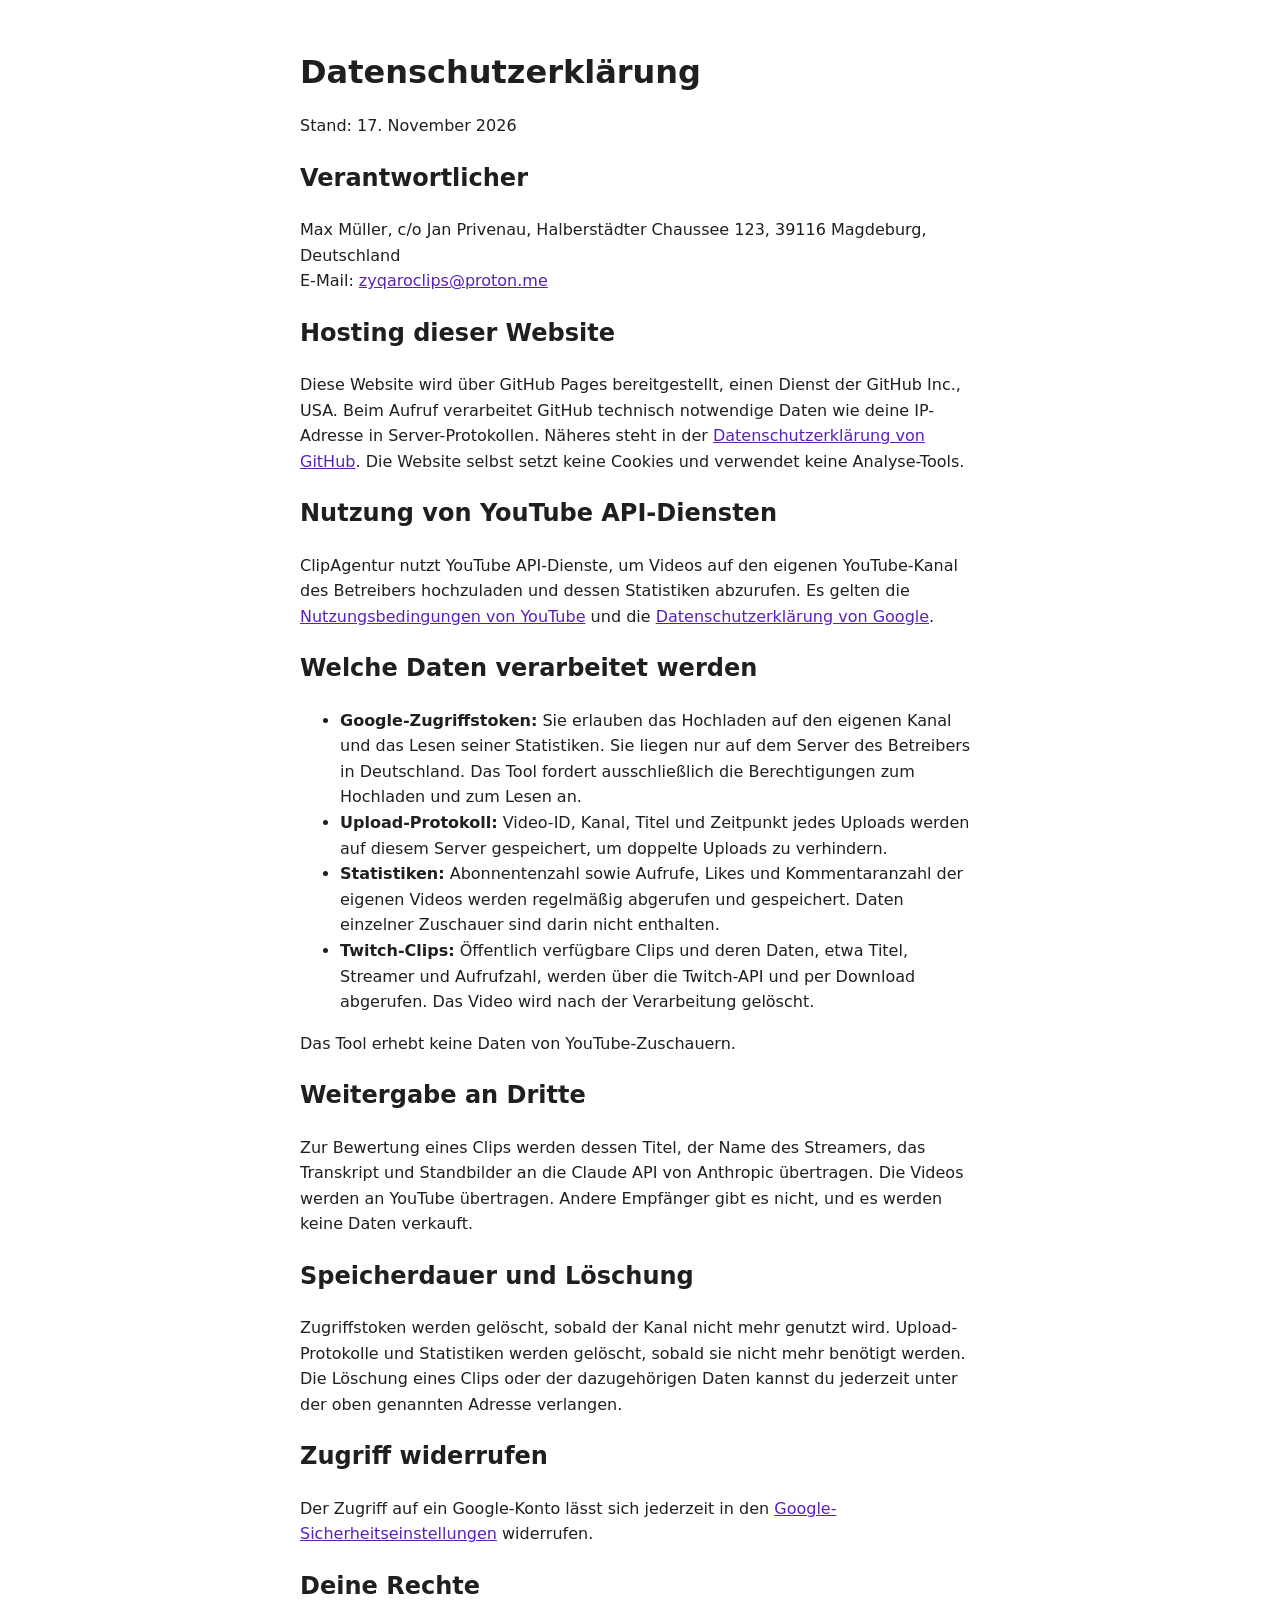
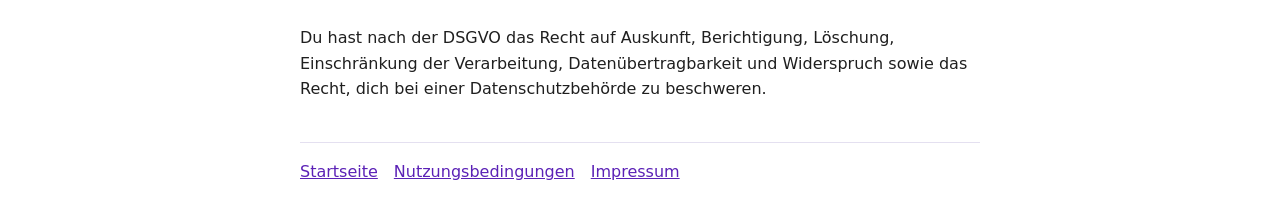
==== datenschutz.html @ c3359d27 "Website mit Impressum und Datenschutz" ====
<!doctype html>
<html lang="de">
<head>
<meta charset="utf-8">
<meta name="viewport" content="width=device-width, initial-scale=1">
<title>Datenschutzerklärung</title>
<link rel="stylesheet" href="stil.css">
</head>
<body>
<main>
<h1>Datenschutzerklärung</h1>
<p>Stand: 17. November 2026</p>

<h2>Verantwortlicher</h2>
<p>Max Müller, c/o Jan Privenau, Halberstädter Chaussee 123, 39116 Magdeburg, Deutschland<br>E-Mail: <a href="mailto:zyqaroclips@proton.me">zyqaroclips@proton.me</a></p>

<h2>Hosting dieser Website</h2>
<p>Diese Website wird über GitHub Pages bereitgestellt, einen Dienst der GitHub Inc., USA. Beim Aufruf verarbeitet GitHub technisch notwendige Daten wie deine IP-Adresse in Server-Protokollen. Näheres steht in der <a href="https://docs.github.com/de/site-policy/privacy-policies/github-general-privacy-statement">Datenschutzerklärung von GitHub</a>. Die Website selbst setzt keine Cookies und verwendet keine Analyse-Tools.</p>

<h2>Nutzung von YouTube API-Diensten</h2>
<p>ClipAgentur nutzt YouTube API-Dienste, um Videos auf den eigenen YouTube-Kanal des Betreibers hochzuladen und dessen Statistiken abzurufen. Es gelten die <a href="https://www.youtube.com/t/terms">Nutzungsbedingungen von YouTube</a> und die <a href="https://policies.google.com/privacy">Datenschutzerklärung von Google</a>.</p>

<h2>Welche Daten verarbeitet werden</h2>
<ul>
<li><strong>Google-Zugriffstoken:</strong> Sie erlauben das Hochladen auf den eigenen Kanal und das Lesen seiner Statistiken. Sie liegen nur auf dem Server des Betreibers in Deutschland. Das Tool fordert ausschließlich die Berechtigungen zum Hochladen und zum Lesen an.</li>
<li><strong>Upload-Protokoll:</strong> Video-ID, Kanal, Titel und Zeitpunkt jedes Uploads werden auf diesem Server gespeichert, um doppelte Uploads zu verhindern.</li>
<li><strong>Statistiken:</strong> Abonnentenzahl sowie Aufrufe, Likes und Kommentaranzahl der eigenen Videos werden regelmäßig abgerufen und gespeichert. Daten einzelner Zuschauer sind darin nicht enthalten.</li>
<li><strong>Twitch-Clips:</strong> Öffentlich verfügbare Clips und deren Daten, etwa Titel, Streamer und Aufrufzahl, werden über die Twitch-API und per Download abgerufen. Das Video wird nach der Verarbeitung gelöscht.</li>
</ul>
<p>Das Tool erhebt keine Daten von YouTube-Zuschauern.</p>

<h2>Weitergabe an Dritte</h2>
<p>Zur Bewertung eines Clips werden dessen Titel, der Name des Streamers, das Transkript und Standbilder an die Claude API von Anthropic übertragen. Die Videos werden an YouTube übertragen. Andere Empfänger gibt es nicht, und es werden keine Daten verkauft.</p>

<h2>Speicherdauer und Löschung</h2>
<p>Zugriffstoken werden gelöscht, sobald der Kanal nicht mehr genutzt wird. Upload-Protokolle und Statistiken werden gelöscht, sobald sie nicht mehr benötigt werden. Die Löschung eines Clips oder der dazugehörigen Daten kannst du jederzeit unter der oben genannten Adresse verlangen.</p>

<h2>Zugriff widerrufen</h2>
<p>Der Zugriff auf ein Google-Konto lässt sich jederzeit in den <a href="https://security.google.com/settings/security/permissions">Google-Sicherheitseinstellungen</a> widerrufen.</p>

<h2>Deine Rechte</h2>
<p>Du hast nach der DSGVO das Recht auf Auskunft, Berichtigung, Löschung, Einschränkung der Verarbeitung, Datenübertragbarkeit und Widerspruch sowie das Recht, dich bei einer Datenschutzbehörde zu beschweren.</p>
</main>
<footer><a href="index.html">Startseite</a><a href="nutzungsbedingungen.html">Nutzungsbedingungen</a><a href="impressum.html">Impressum</a></footer>
</body>
</html>
---- stil.css ----
:root {
  --text: #1f1f1f;
  --gedaempft: #5a5a66;
  --hintergrund: #ffffff;
  --flaeche: #f5f3ff;
  --akzent: #5b21b6;
  --linie: #e4e0f0;
}

@media (prefers-color-scheme: dark) {
  :root {
    --text: #ece9f5;
    --gedaempft: #a9a4ba;
    --hintergrund: #120a20;
    --flaeche: #1d1233;
    --akzent: #c4b5fd;
    --linie: #2e2347;
  }
}

body {
  margin: 0 auto;
  max-width: 680px;
  padding: 32px 16px;
  font-family: system-ui, sans-serif;
  line-height: 1.6;
  color: var(--text);
  background: var(--hintergrund);
}

h1 {
  line-height: 1.2;
}

a {
  color: var(--akzent);
}

.kopf {
  display: flex;
  align-items: center;
  gap: 16px;
  margin-bottom: 24px;
}

.kopf img {
  width: 72px;
  height: 72px;
  border-radius: 50%;
}

.kopf h1 {
  margin: 0;
}

.hinweis {
  padding: 12px 16px;
  border-radius: 8px;
  background: var(--flaeche);
  color: var(--gedaempft);
}

footer {
  display: flex;
  flex-wrap: wrap;
  gap: 16px;
  margin-top: 40px;
  padding-top: 16px;
  border-top: 1px solid var(--linie);
}
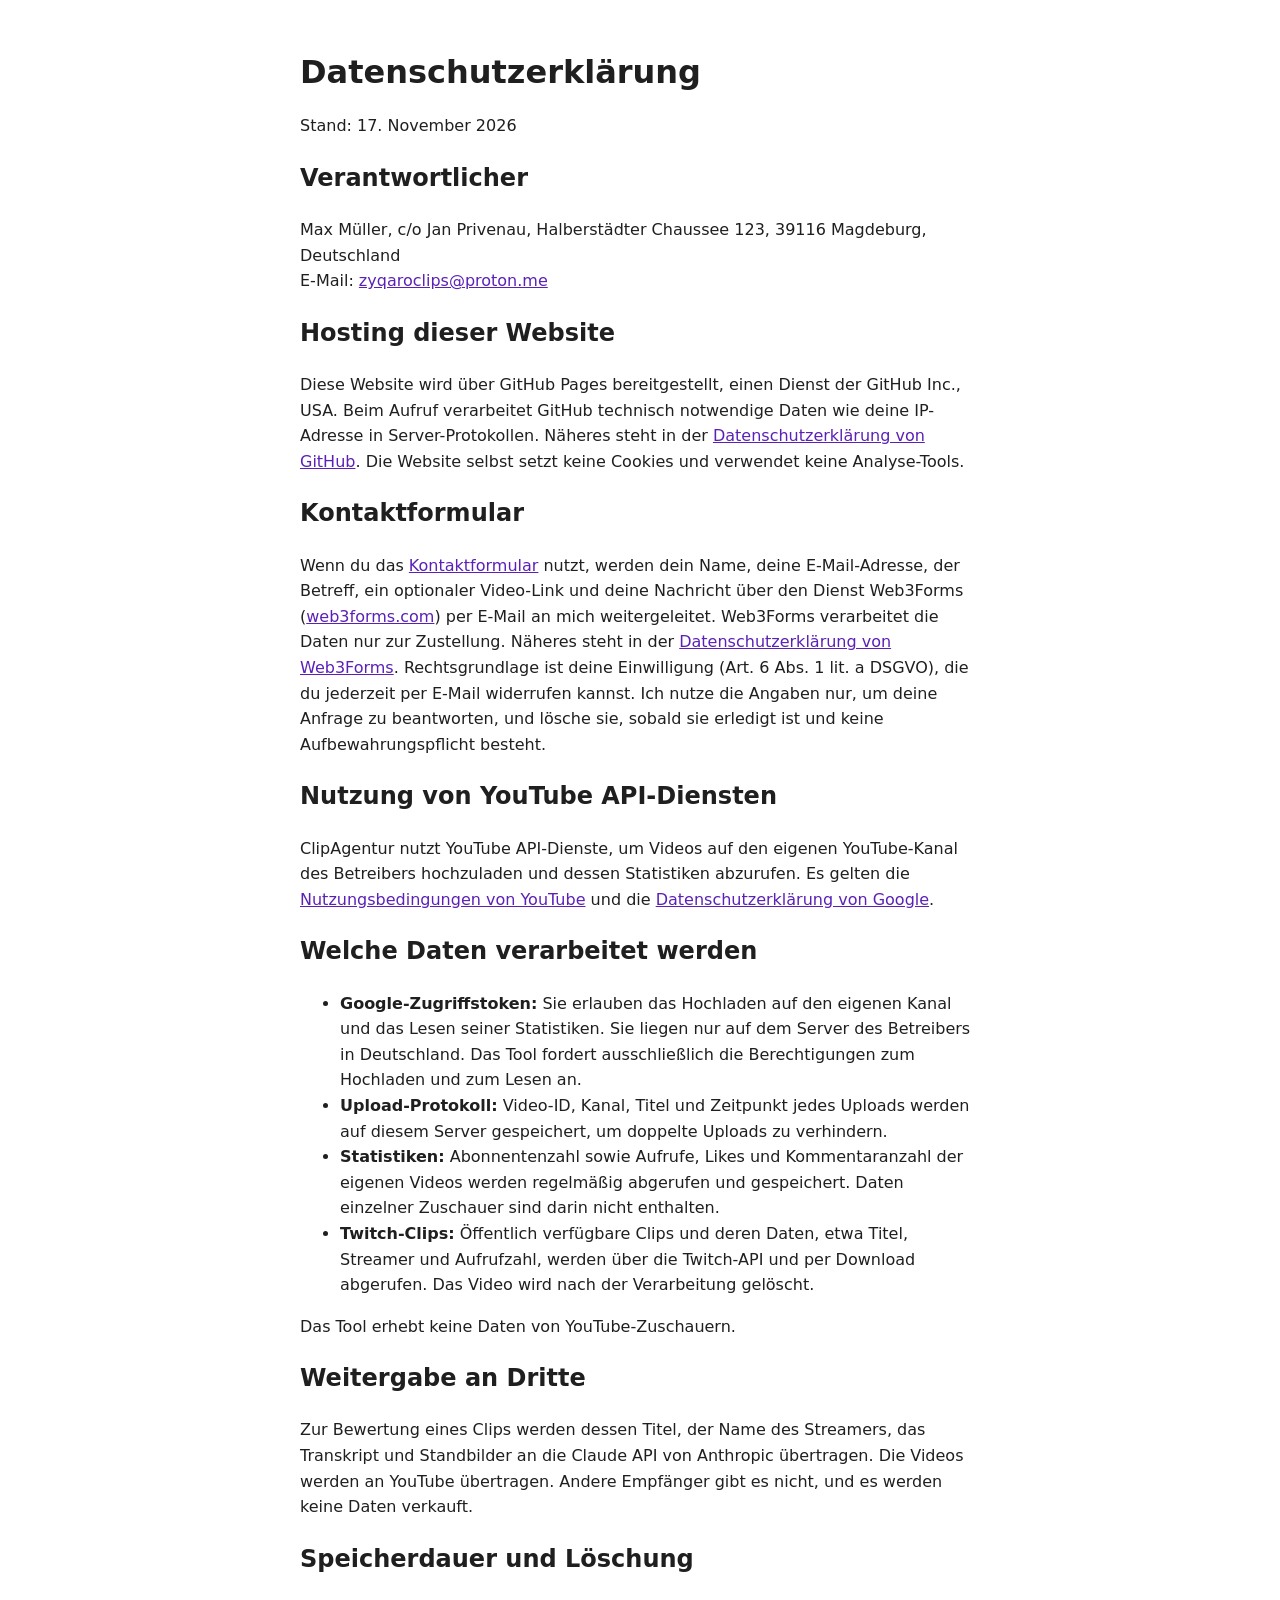
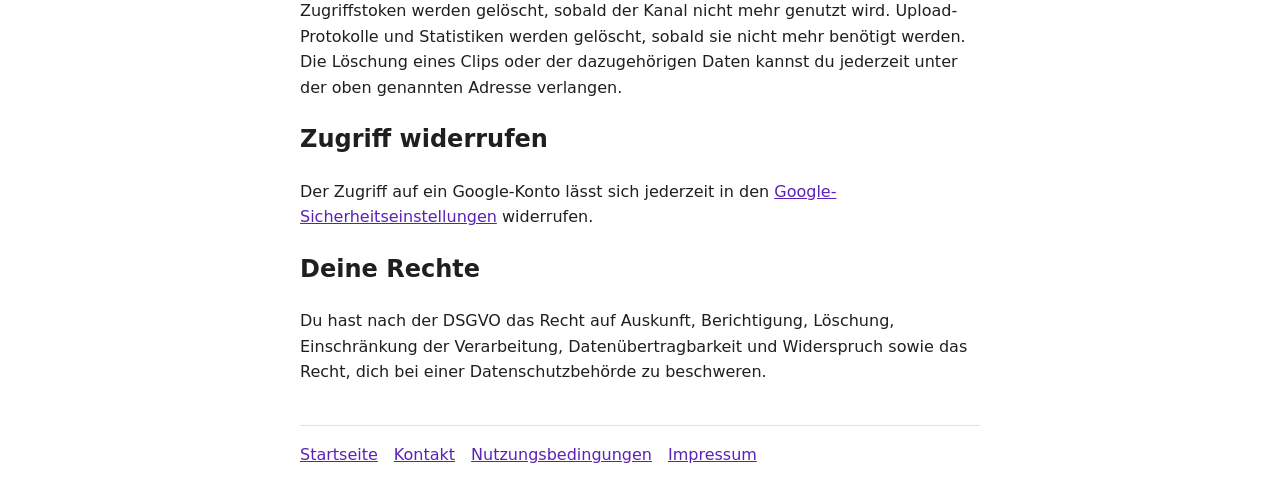
==== commit da6da247: "Kontaktformular ergaenzt" ====
--- a/datenschutz.html
+++ b/datenschutz.html
@@ -16,6 +16,9 @@
 
 <h2>Hosting dieser Website</h2>
 <p>Diese Website wird über GitHub Pages bereitgestellt, einen Dienst der GitHub Inc., USA. Beim Aufruf verarbeitet GitHub technisch notwendige Daten wie deine IP-Adresse in Server-Protokollen. Näheres steht in der <a href="https://docs.github.com/de/site-policy/privacy-policies/github-general-privacy-statement">Datenschutzerklärung von GitHub</a>. Die Website selbst setzt keine Cookies und verwendet keine Analyse-Tools.</p>
+
+<h2>Kontaktformular</h2>
+<p>Wenn du das <a href="kontakt.html">Kontaktformular</a> nutzt, werden dein Name, deine E-Mail-Adresse, der Betreff, ein optionaler Video-Link und deine Nachricht über den Dienst Web3Forms (<a href="https://web3forms.com">web3forms.com</a>) per E-Mail an mich weitergeleitet. Web3Forms verarbeitet die Daten nur zur Zustellung. Näheres steht in der <a href="https://web3forms.com/privacy">Datenschutzerklärung von Web3Forms</a>. Rechtsgrundlage ist deine Einwilligung (Art. 6 Abs. 1 lit. a DSGVO), die du jederzeit per E-Mail widerrufen kannst. Ich nutze die Angaben nur, um deine Anfrage zu beantworten, und lösche sie, sobald sie erledigt ist und keine Aufbewahrungspflicht besteht.</p>
 
 <h2>Nutzung von YouTube API-Diensten</h2>
 <p>ClipAgentur nutzt YouTube API-Dienste, um Videos auf den eigenen YouTube-Kanal des Betreibers hochzuladen und dessen Statistiken abzurufen. Es gelten die <a href="https://www.youtube.com/t/terms">Nutzungsbedingungen von YouTube</a> und die <a href="https://policies.google.com/privacy">Datenschutzerklärung von Google</a>.</p>
@@ -41,6 +44,6 @@
 <h2>Deine Rechte</h2>
 <p>Du hast nach der DSGVO das Recht auf Auskunft, Berichtigung, Löschung, Einschränkung der Verarbeitung, Datenübertragbarkeit und Widerspruch sowie das Recht, dich bei einer Datenschutzbehörde zu beschweren.</p>
 </main>
-<footer><a href="index.html">Startseite</a><a href="nutzungsbedingungen.html">Nutzungsbedingungen</a><a href="impressum.html">Impressum</a></footer>
+<footer><a href="index.html">Startseite</a><a href="kontakt.html">Kontakt</a><a href="nutzungsbedingungen.html">Nutzungsbedingungen</a><a href="impressum.html">Impressum</a></footer>
 </body>
 </html>
--- a/stil.css
+++ b/stil.css
@@ -60,6 +60,62 @@
   color: var(--gedaempft);
 }
 
+form {
+  display: grid;
+  gap: 16px;
+}
+
+label {
+  display: grid;
+  gap: 6px;
+  font-weight: 600;
+}
+
+input,
+select,
+textarea {
+  font: inherit;
+  font-weight: 400;
+  padding: 10px 12px;
+  border: 1px solid var(--linie);
+  border-radius: 8px;
+  color: var(--text);
+  background: var(--hintergrund);
+}
+
+textarea {
+  min-height: 160px;
+  resize: vertical;
+}
+
+.zustimmung {
+  display: flex;
+  align-items: flex-start;
+  gap: 10px;
+  font-weight: 400;
+}
+
+.zustimmung input {
+  margin-top: 6px;
+}
+
+/* Fuer Menschen unsichtbar; Bots fuellen es aus und werden verworfen. */
+.falle {
+  display: none;
+}
+
+button {
+  font: inherit;
+  font-weight: 600;
+  padding: 12px 20px;
+  border: 0;
+  border-radius: 8px;
+  color: #ffffff;
+  background: #5b21b6;
+  cursor: pointer;
+  justify-self: start;
+}
+
 footer {
   display: flex;
   flex-wrap: wrap;
